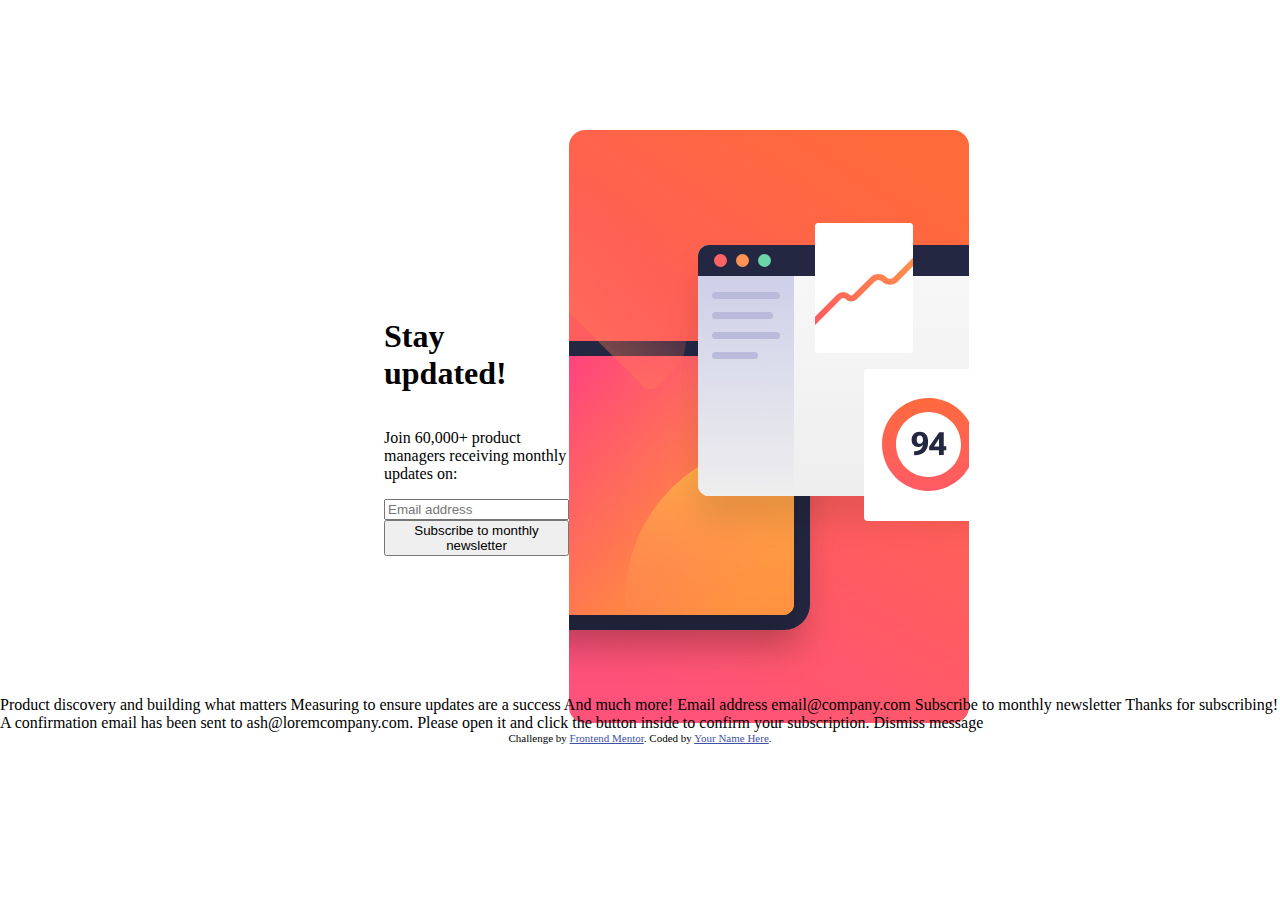
==== index.html @ f475ade4 "create card skeleton" ====
<!DOCTYPE html>
<html lang="en">
<head>
  <meta charset="UTF-8">
  <meta name="viewport" content="width=device-width, initial-scale=1.0"> <!-- displays site properly based on user's device -->

  <link rel="icon" type="image/png" sizes="32x32" href="./assets/images/favicon-32x32.png">
  <link rel="stylesheet" href="./styles.css">
  
  <title>Frontend Mentor | Newsletter sign-up form with success message</title>

  <!-- Feel free to remove these styles or customise in your own stylesheet 👍 -->
  <style>
    .attribution { font-size: 11px; text-align: center; }
    .attribution a { color: hsl(228, 45%, 44%); }
  </style>
</head>
<body>
  <main class="main">
    <div class="sign-up-form">
      <h1>Stay updated!</h1>
      <p>Join 60,000+ product managers receiving monthly updates on:</p>
      <div class="form">
        <form action="#">
          <input type="text" placeholder="Email address">
          <button type="submit">Subscribe to monthly newsletter</button>
        </form>
      </div>
    </div>
    <div class="image">
      <img src="./assets/images/illustration-sign-up-desktop.svg" alt="sign-up">
    </div>
  </main>
  <!-- Sign-up form start -->
  Product discovery and building what matters
  Measuring to ensure updates are a success
  And much more!

  Email address
  email@company.com

  Subscribe to monthly newsletter

  <!-- Sign-up form end -->

  <!-- Success message start -->

  Thanks for subscribing!

  A confirmation email has been sent to ash@loremcompany.com. 
  Please open it and click the button inside to confirm your subscription.

  Dismiss message

  <!-- Success message end -->
  
  <div class="attribution">
    Challenge by <a href="https://www.frontendmentor.io?ref=challenge" target="_blank">Frontend Mentor</a>. 
    Coded by <a href="#">Your Name Here</a>.
  </div>
</body>
</html>
---- styles.css ----
body {
    margin: 0;
    padding: 0;
    box-sizing: border-box;
    height: 100vh;
    display: flex;
    flex-direction: column;
    justify-content: center;
    align-items: center;
}

.main {
    display: flex;
    flex-direction: row;
    width: 40%;
    height: 60%;
    margin: 0 auto;
}

.sign-up-form {
    flex: 1;
    display: flex;
    flex-direction: column;
    justify-content: center;
    align-items: center;
}

.image {
    flex: 1;
    display: flex;
    justify-content: center;
    align-items: center;
}

.image img {
    width:fit-content;
    height:fit-content;
}
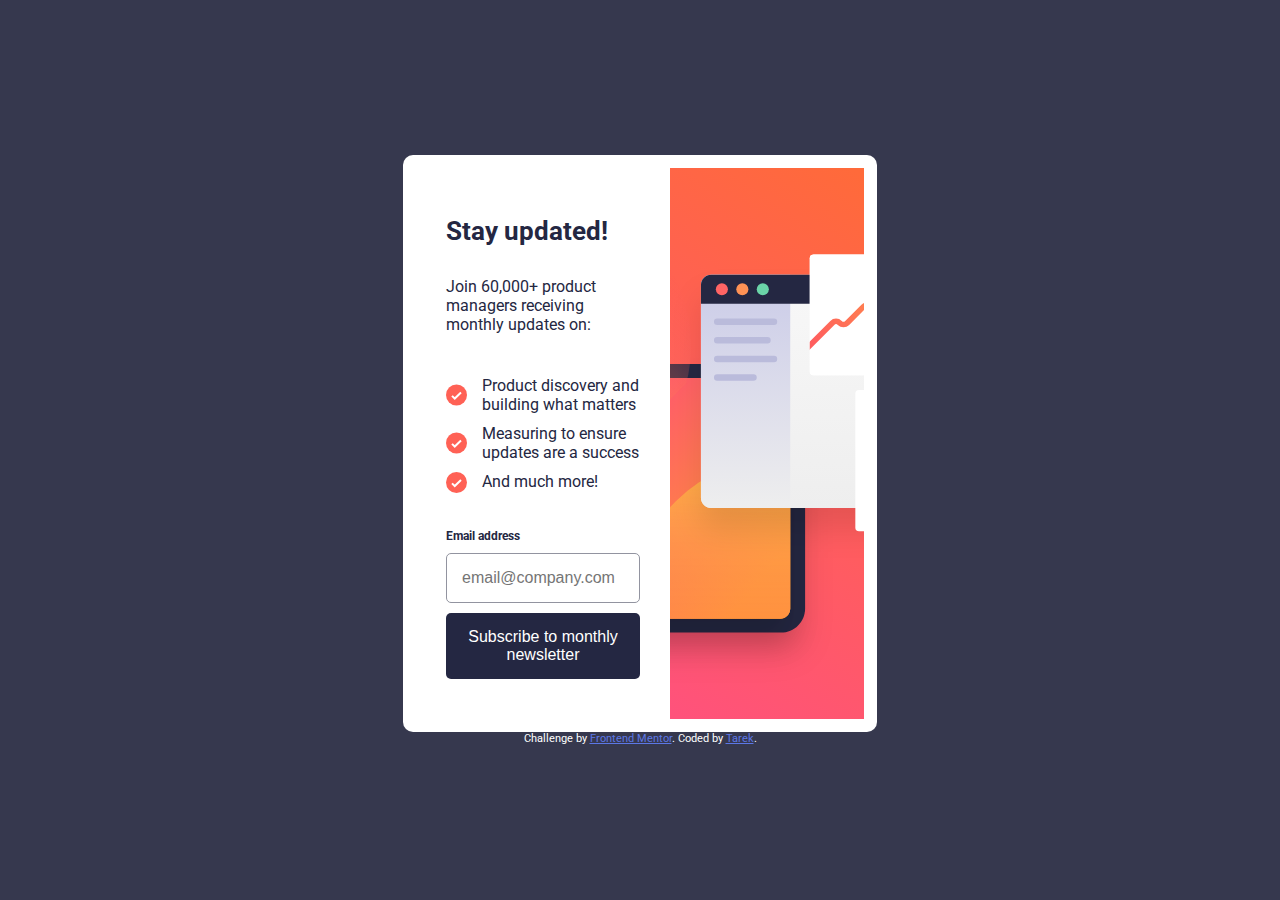
==== commit da5d07a8: "add scripts and success page" ====
--- a/index.html
+++ b/index.html
@@ -6,57 +6,45 @@
 
   <link rel="icon" type="image/png" sizes="32x32" href="./assets/images/favicon-32x32.png">
   <link rel="stylesheet" href="./styles.css">
+  <link rel="preconnect" href="https://fonts.googleapis.com">
+  <link rel="preconnect" href="https://fonts.gstatic.com" crossorigin>
+  <link href="https://fonts.googleapis.com/css2?family=Roboto:ital,wght@0,100..900;1,100..900&display=swap" rel="stylesheet">
+  <script defer src="./main.js"></script>
   
   <title>Frontend Mentor | Newsletter sign-up form with success message</title>
 
   <!-- Feel free to remove these styles or customise in your own stylesheet 👍 -->
   <style>
-    .attribution { font-size: 11px; text-align: center; }
-    .attribution a { color: hsl(228, 45%, 44%); }
+    .attribution { font-size: 11px; text-align: center; color: white; }
+    .attribution a { color: hwb(228 36% 10%); }
   </style>
 </head>
 <body>
   <main class="main">
     <div class="sign-up-form">
-      <h1>Stay updated!</h1>
-      <p>Join 60,000+ product managers receiving monthly updates on:</p>
-      <div class="form">
-        <form action="#">
-          <input type="text" placeholder="Email address">
-          <button type="submit">Subscribe to monthly newsletter</button>
-        </form>
-      </div>
+      <h1 class="title">Stay updated!</h1>
+      <p class="subtitle">Join 60,000+ product managers receiving monthly updates on:</p>
+      <ul>
+        <li><img src="./assets/images/icon-list.svg" alt=""> Product discovery and building what matters</li>
+        <li><img src="./assets/images/icon-list.svg" alt=""> Measuring to ensure updates are a success</li>
+        <li><img src="./assets/images/icon-list.svg" alt=""> And much more!</li>
+      </ul>
+      <form id="form" novalidate>
+        <div class="email-label">
+          <label for="email">Email address</label>
+          <span aria-live="polite" id="email-error"></span>
+        </div>
+        <input type="text" placeholder="email@company.com" id="email" name="email" autocomplete="off">
+        <button type="submit">Subscribe to monthly newsletter</button>
+      </form>
     </div>
     <div class="image">
       <img src="./assets/images/illustration-sign-up-desktop.svg" alt="sign-up">
     </div>
   </main>
-  <!-- Sign-up form start -->
-  Product discovery and building what matters
-  Measuring to ensure updates are a success
-  And much more!
-
-  Email address
-  email@company.com
-
-  Subscribe to monthly newsletter
-
-  <!-- Sign-up form end -->
-
-  <!-- Success message start -->
-
-  Thanks for subscribing!
-
-  A confirmation email has been sent to ash@loremcompany.com. 
-  Please open it and click the button inside to confirm your subscription.
-
-  Dismiss message
-
-  <!-- Success message end -->
-  
   <div class="attribution">
     Challenge by <a href="https://www.frontendmentor.io?ref=challenge" target="_blank">Frontend Mentor</a>. 
-    Coded by <a href="#">Your Name Here</a>.
+    Coded by <a href="#">Tarek</a>.
   </div>
 </body>
 </html>--- a/styles.css
+++ b/styles.css
@@ -1,3 +1,11 @@
+:root {
+    --dark-slate-grey: hsl(234, 29%, 20%);
+    --charcoal-grey: hsl(235, 18%, 26%);
+    --grey: hsl(231, 7%, 60%);
+    --white: hsl(0, 0%, 100%);
+    --tomato: hsl(4, 100%, 67%);
+}
+
 body {
     margin: 0;
     padding: 0;
@@ -7,22 +15,44 @@
     flex-direction: column;
     justify-content: center;
     align-items: center;
+    background-color: var(--charcoal-grey);
+    font-family: "Roboto", serif;
 }
 
 .main {
     display: flex;
     flex-direction: row;
-    width: 40%;
-    height: 60%;
+    max-width: 35%;
     margin: 0 auto;
+    background-color: var(--white);
+    border-radius: 10px;
+    color: var(--dark-slate-grey);
+    padding: 13px;
 }
 
 .sign-up-form {
     flex: 1;
     display: flex;
     flex-direction: column;
-    justify-content: center;
-    align-items: center;
+    align-items: flex-start;
+    padding: 30px;
+}
+
+.title {
+    font-size: clamp(24px, 2vw, 50px);
+    font-weight: 700;
+    margin-bottom: 15px;
+}
+
+.subtitle {
+    font-size: clamp(14px, 1.5vw, 16px);
+    font-weight: 400;
+}
+
+#form {
+    width: 100%;
+    display: flex;
+    flex-direction: column;
 }
 
 .image {
@@ -33,6 +63,94 @@
 }
 
 .image img {
-    width:fit-content;
-    height:fit-content;
-}+    width: 100%;
+    height: 100%;
+    object-fit: cover;
+}
+
+ul {
+    padding: 0;
+}
+
+li {
+    font-size: clamp(14px, 1.5vw, 16px);
+    list-style-type: none;
+    display: flex;
+    margin: 10px 0;
+    gap: 15px;
+}
+
+.email-label {
+    display: flex;
+    margin: 10px 0;
+    width: 100%;
+    justify-content: space-between;
+}
+
+#email-error {
+    color: var(--tomato);
+    font-size: 12px;
+}
+
+#emailDisplay {
+    font-weight: 700;
+}
+
+.error {
+    color: var(--tomato);
+    border: 1px solid var(--tomato);
+    background-color: rgba(255, 99, 71, 0.2);
+}
+
+label {
+    font-size: 12px;
+    font-weight: 700;
+}
+
+input {
+    border: 1px solid var(--grey);
+    border-radius: 5px;
+    padding: 15px;
+    font-size: 16px;
+    width: 100%;
+    box-sizing: border-box;
+}
+
+button {
+    background-color: var(--dark-slate-grey);
+    color: var(--white);
+    border: none;
+    border-radius: 5px;
+    padding: 15px;
+    margin: 10px 0;
+    font-size: 16px;
+    font-weight: 500;
+    cursor: pointer;
+    width: 100%;
+}
+
+button:hover {
+    background-color: var(--tomato);
+}
+
+.success-message {
+    display: flex;
+    flex-direction: column;
+    align-items: flex-start;
+    padding: 30px;
+    gap: 10px;
+    width: 14%;
+    background-color: var(--white);
+    border-radius: 10px;
+}
+
+.success-message img {
+    width: 40px;
+    height: 40px;
+}
+
+.success-message h1 {
+    font-size: 50px;
+    font-weight: 700;
+    margin: 10px 0;
+}
